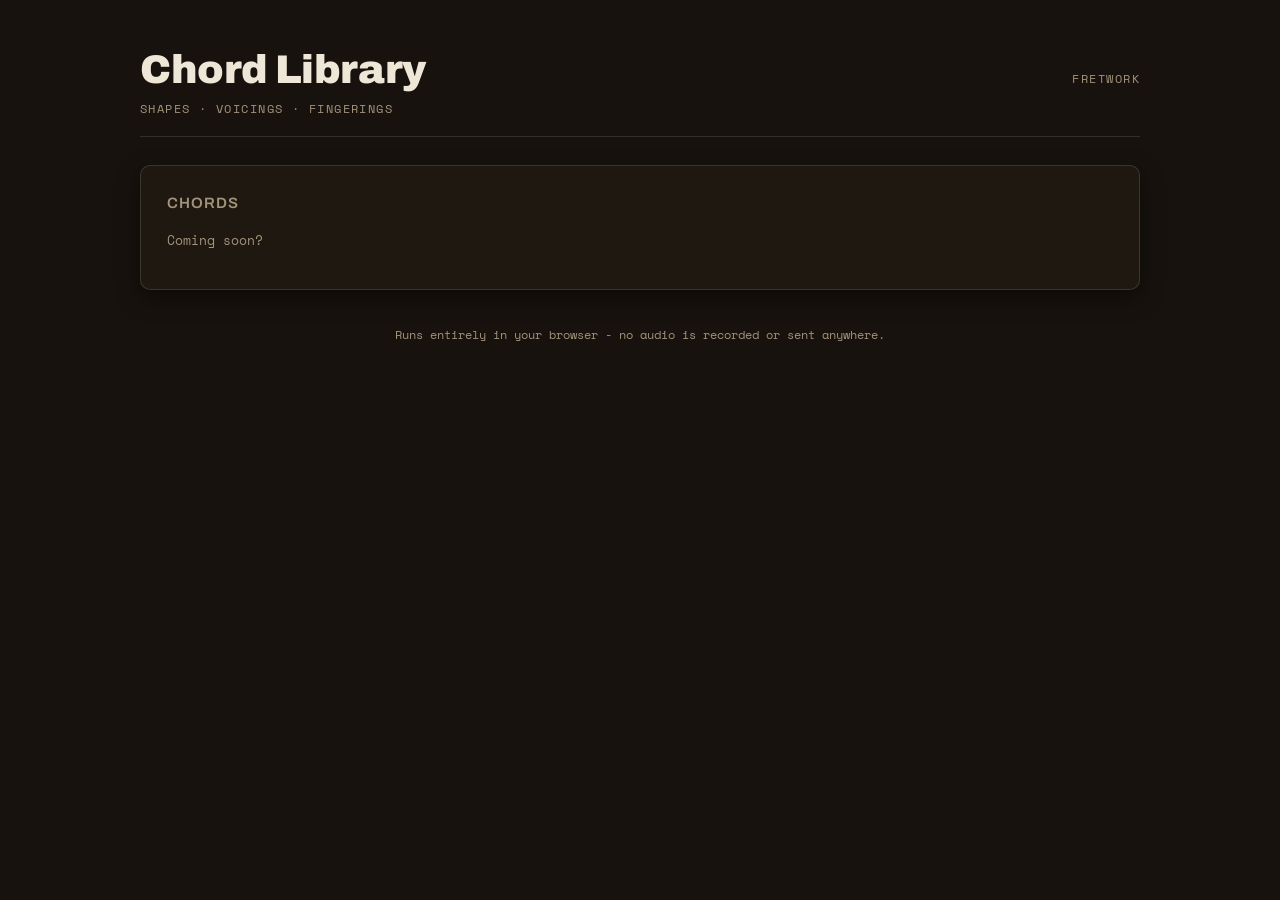
==== chords.html @ 2b0c6794 "Add pahe shells for circle of fifths and chords" ====
<!DOCTYPE html>
<html lang="en">
    <head>
        <meta charset="UTF-8"/>
        <meta name="viewport" content="width=device-width, initial-scale=1.0"/>

        <title>Chords - Fretwork</title>

        <link rel="preconnect" href="https://fonts.googleapis.com"/>
        <link rel="preconnect" href="https://fonts.gstatic.com" crossorigin/>
        <link href="https://fonts.googleapis.com/css2?family=Archivo:wght@400;500;600;800;900&family=Space+Mono:wght@400;700&display=swap" rel="stylesheet"/>
        <link rel="stylesheet" href="styles.css"/>
    </head>

    <body>
        <div class="page">
            <header class="badge">
                <div>
                    <h1>Chord Library</h1>
                    <div class="tagline">Shapes &middot; Voicings &middot; Fingerings</div>
                </div>
                <div class="tagline">Fretwork</div>
            </header>

            <section class="panel">
                <h2>Chords</h2>
                <p style="color: var(--text-muted); font-family: var(--font-mono); font-size: 13px;">
                    Coming soon?
                </p>
            </section>

            <footer class="hint">Runs entirely in your browser - no audio is recorded or sent anywhere.</footer>
        </div>
    </body>
</html>
---- styles.css ----
:root {
    --color-bg: #17120d;
    --color-surface: #1f1811;
    --color-surface-2: #261c13;

    --text: #eee6d6;
    --text-muted: #a4937b;

    --accent-root: #e8a84c;
    --accent-scale: #64b6a6;
    --accent-glow: #e2a33d;
    --accent-root-glow: rgba(232, 168, 76, 0.65);
    --accent-scale-glow: rgba(100, 182, 166, 0.5);

    --border: rgba(233, 226, 208, 0.14);
    --shadow: rgba(0, 0, 0, 0.45);

    --font-display: 'Archivo', system-ui, -apple-system, "Segoe UI", sans-serif;
    --font-body: 'Archivo', system-ui, -apple-system, "Segoe UI", sans-serif;
    --font-mono: 'Space Mono', ui-monospace, "SF Mono", "Cascadia Code", "Consolas", monospace;

    --wood-1: #4a3020;
    --wood-2: #2c1c12;
    --fret-wire: #cdc6b8;
    --nut: #eee7d6;
    --string: #e7e0cd;
    --inlay: #caa15a;
}

* {
    box-sizing: border-box;
}

body {
    margin: 0;
    background: var(--color-bg);
    color: var(--text);
    font-family: var(--font-body);
    line-height: 1.5;
    padding: clamp(16px, 4vw, 40px);
}

.page {
    max-width: 1000px;
    margin: 0 auto;
    display: flex;
    flex-direction: column;
    gap: 28px;
}

.panel {
    background: var(--color-surface);
    border: 1px solid var(--border);
    border-radius: 10px;
    padding: clamp(16px, 2.5vw, 26px);
    box-shadow: 0 8px 24px var(--shadow);
}

.panel h2{
    font-family: var(--font-display);
    font-size: 15px;
    font-weight: 600;
    letter-spacing: 0.06em;
    text-transform: uppercase;
    color: var(--text-muted);
    margin: 0 0 16px 0;
}

header.badge {
    display: flex;
    align-items: baseline;
    justify-content: space-between;
    gap: 16px;
    padding-bottom: 18px;
    border-bottom: 1px solid var(--border);
    flex-wrap: wrap;
}

header.badge h1 {
    font-family: var(--font-display);
    font-weight: 900;
    font-size: clamp(28px, 4vw, 40px);
    letter-spacing: -0.01em;
    margin: 0;
    text-wrap: balance;
}

header.badge .tagline {
    font-family: var(--font-mono);
    font-size: 12px;
    letter-spacing: 0.12em;
    text-transform: uppercase;
    color: var(--text-muted);
}

.controls-grid {
    display: grid;
    grid-template-columns: repeat(auto-fit, minmax(280px, 1fr));
    gap: 20px;
}

.field {
    display: flex;
    flex-direction: column;
    gap: 8px;
    margin-bottom: 16px;
}

.field:last-child {
    margin-bottom: 0;
}

.field label {
    font-family: var(--font-mono);
    font-size: 11px;
    letter-spacing: 0.1em;
    text-transform: uppercase;
    color: var(--text-muted);
}

.select-wrap {
    position: relative;
    display: inline-block;
}

.select-wrap::after {
    content: "";
    position: absolute;
    top: 50%;
    right: 13px;
    width: 7px;
    height: 7px;
    border-right: 2px solid var(--text-muted);
    border-bottom: 2px solid var(--text-muted);
    transform: translateY(-65%) rotate(45deg);
    pointer-events: none;
}

select:focus-visible, button:focus-visible, .chip:focus-visible {
    outline: 2px solid var(--accent-glow);
    outline-offset: 2px;
}

.root-picker {
    display: grid;
    grid-template-columns: repeat(12, 1fr);
    gap: 6px;
}

.chip {
    font-family: var(--font-mono);
    font-size: 13px;
    text-align: center;
    padding: 9px 0;
    border-radius: 6px;
    border: 1px solid var(--border);
    background: var(--color-surface-2);
    color: var(--text);
    cursor: pointer;
    transition: background 0.15s ease, color 0.15s ease, transform 0.1s ease;
}

.chip:hover:not([aria-pressed="true"]) {
    transform: translateY(-1px);
    border-color: var(--accent-root);
    color: var(--accent-root);
}

.chip[aria-pressed="true"] {
    background: var(--accent-root);
    border-color: var(--accent-root);
    color: #fff8ec;
}

select {
    font-family: var(--font-mono);
    font-size: 12.5px;
    color: var(--text);
    background: var(--color-surface-2);
    border: 1px solid var(--border);
    border-radius: 6px;
    padding: 9px 36px 9px 12px;
    width: 100%;
    appearance: none;
    cursor: pointer;
    transition: border-color 0.15s ease, background 0.15s ease;
}

select:hover {
    border-color: var(--accent-scale);
    background: var(--color-surface);
}

.segmented {
    display: inline-flex;
    border: 1px solid var(--border);
    border-radius: 6px;
    overflow: hidden;
    width: fit-content;
}

.segmented button {
    font-family: var(--font-mono);
    font-size: 12px;
    letter-spacing: 0.04em;
    padding: 8px 14px;
    background: var(--color-surface-2);
    color: var(--text-muted);
    border: none;
    border-right: 1px solid var(--border);
    cursor: pointer;
    transition: background 0.15s ease, color 0.15s ease;
}

.segmented button:last-child {
    border-right: none;
}

.segmented button:hover:not([aria-pressed="true"]) {
    background: var(--color-surface);
    color: var(--text);
}

.segmented button[aria-pressed="true"] {
    background: var(--accent-scale);
    color: #17120d;
}

.fretboard-wrap {
    overflow-x: auto;
    border-radius: 8px;
    border: 1px solid var(--border);
}

#fretboard {
    display: block;
    width: 100%;
    min-width: 820px;
    height: auto;
}

.note-dot {
    cursor: pointer;
    transform-origin: center;
    transform-box: fill-box;
    transition: transform 0.12s ease;
}

.note-dot:hover {
    transform: scale(1.12);
}

.note-dot:focus {
    outline: none;
}

.note-dot:focus-visible {
    outline: none;
}

.note-dot:focus-visible circle {
    stroke: var(--accent-glow);
    stroke-width: 3;
}

@keyframes pluck {
    0%   { transform: scale(1); }
    40%  { transform: scale(1.3); }
    100% { transform: scale(1); }
}

.note-dot.plucked {
    animation: pluck 0.28s ease;
}

.bpm-value {
    font-family: var(--font-mono);
    font-variant-numeric: tabular-nums;
    font-size: 56px;
    font-weight: 700;
    color: var(--accent-root);
    line-height: 1;
}

.bpm-label {
    font-family: var(--font-mono);
    font-size: 11px;
    letter-spacing: 0.1em;
    color: var(--text-muted);
}

.tempo-name {
    font-family: var(--font-display);
    font-style: italic;
    font-weight: 600;
    font-size: 15px;
    color: var(--accent-scale);
}

.step-btn {
  width: 28px;
  height: 28px;
  border-radius: 50%;
  border: 1px solid var(--border);
  background: var(--color-surface-2);
  color: var(--text);
  font-family: var(--font-mono);
  font-size: 15px;
  cursor: pointer;
  display: flex;
  align-items: center;
  justify-content: center;
  transition: transform 0.12s ease, border-color 0.12s ease, color 0.12s ease;
}

.step-btn:hover {
  border-color: var(--accent-root);
  color: var(--accent-root);
  transform: scale(1.1);
}

input[type="range"] {
  accent-color: var(--accent-glow, var(--accent-root));
  cursor: pointer;
}

.transport-buttons button, .tap-btn {
  font-family: var(--font-mono);
  font-size: 12px;
  letter-spacing: 0.08em;
  text-transform: uppercase;
  padding: 12px 18px;
  border-radius: 6px;
  border: 1px solid var(--border);
  background: var(--color-surface-2);
  color: var(--text);
  cursor: pointer;
  transition: border-color 0.12s ease, background 0.12s ease, color 0.12s ease;
}

.transport-buttons button:hover:not([aria-pressed="true"]), .tap-btn:hover {
  border-color: var(--accent-scale);
  color: var(--accent-scale);
}

.tap-btn:active, .transport-buttons button:active {
    transform: translateY(1px);
}

#playToggle[aria-pressed="true"] {
  background: var(--accent-root);
  border-color: var(--accent-root);
  color: #17120d;
}

.beat-leds {
  display: flex;
  justify-content: center;
  gap: 8px;
  margin: 12px 0;
}

.led {
  width: 16px;
  height: 16px;
  border-radius: 50%;
  background: var(--color-surface-2);
  border: 1px solid var(--border);
  transition: background 0.05s ease, box-shadow 0.05s ease;
}

.led.on {
    background: var(--accent-scale);
    box-shadow: 0 0 10px var(--accent-scale);
}

.metronome-body {
    display: flex;
    flex-wrap: wrap;
    gap: 28px;
    align-items: center;
    width: 100%;
}

.tempo-readout {
    display: flex;
    flex-direction: column;
    align-items: center;
    gap: 4px;
    flex: 2 1 280px;
}

.tempo-adjust {
    display: flex;
    align-items: center;
    gap: 10px;
    width: 100%;
}

.tempo-adjust input[type="range"] {
    flex: 1;
}

.transport {
    display: flex;
    flex-direction: column;
    gap: 12px;
    flex: 1 1 220px;
}

.transport-buttons {
    display: flex;
    gap: 10px;
}

.transport-buttons button {
    flex: 1;
    justify-content: center;
}

.meter-select {
    display: flex;
    flex-direction: column;
    gap: 8px;
    flex: 0 1 140px;
}

.meter-select label {
    font-family: var(--font-mono);
    font-size: 11px;
    letter-spacing: 0.1em;
    text-transform: uppercase;
    color: var(--text-muted);
}

.legend {
    display: flex;
    gap: 20px;
    margin-top: 16px;
    font-family: var(--font-mono);
    font-size: 12px;
    line-height: 1;
    color: var(--text-muted);
    flex-wrap: wrap;
}

.legend span {
    display: inline-flex;
    align-items: center;
    gap: 6px;
}

.swatch {
    width: 10px;
    height: 10px;
    border-radius: 50%;
    display: inline-block;
}

footer.hint {
    font-family: var(--font-mono);
    font-size: 12px;
    color: var(--text-muted);
    text-align: center;
    padding-top: 8px;
}
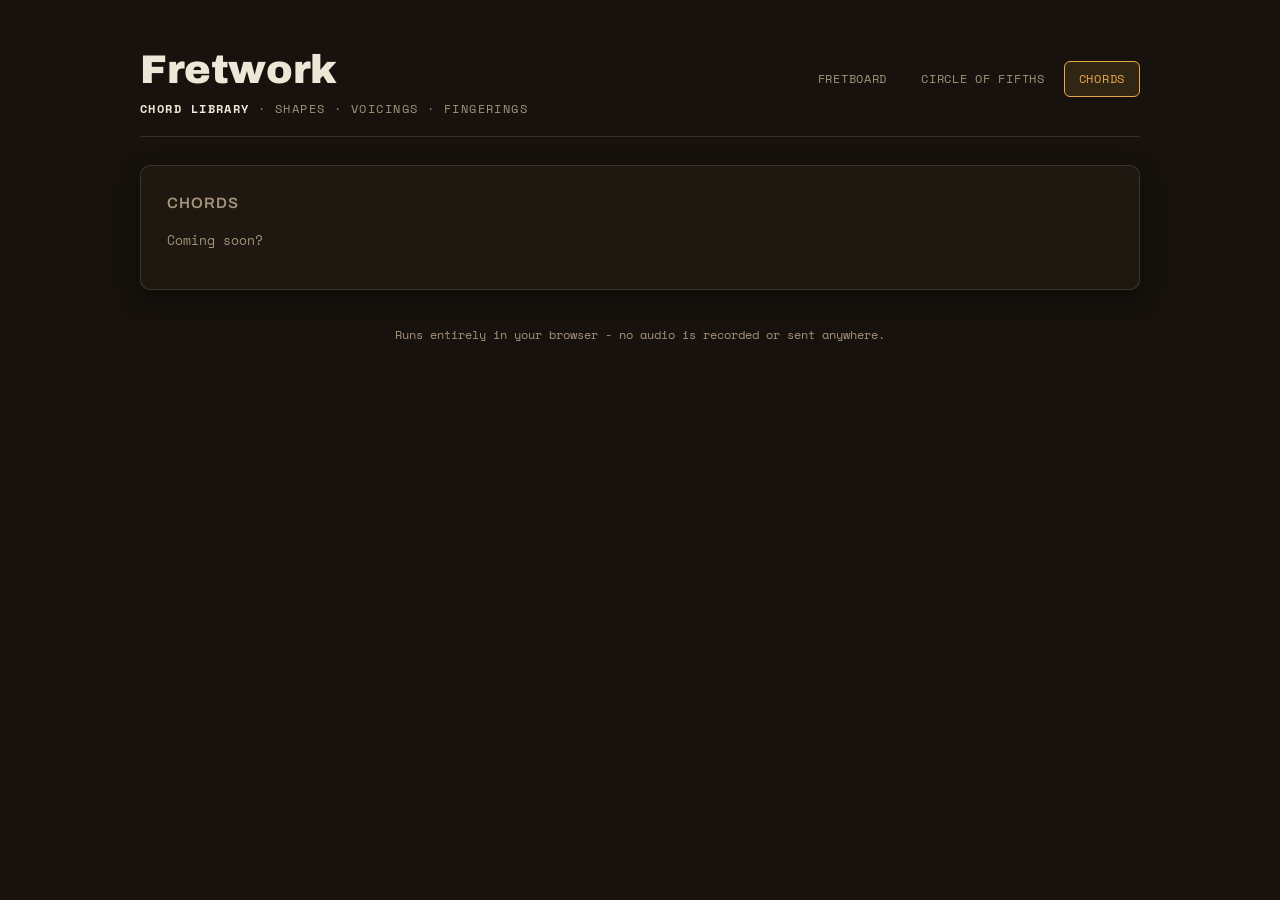
==== commit 6f26be5a: "Redesign nav bar and page headers" ====
--- a/chords.html
+++ b/chords.html
@@ -16,10 +16,14 @@
         <div class="page">
             <header class="badge">
                 <div>
-                    <h1>Chord Library</h1>
-                    <div class="tagline">Shapes &middot; Voicings &middot; Fingerings</div>
+                    <h1><a href="index.html" class="brand">Fretwork</a></h1>
+                    <div class="tagline"><strong>Chord Library</strong> &middot; Shapes &middot; Voicings &middot; Fingerings</div>
                 </div>
-                <div class="tagline">Fretwork</div>
+                <nav class="site-nav">
+                    <a href="index.html">Fretboard</a>
+                    <a href="circle-of-fifths.html">Circle of Fifths</a>
+                    <a href="chords.html"  aria-current="page">Chords</a>
+                </nav>
             </header>
 
             <section class="panel">
--- a/styles.css
+++ b/styles.css
@@ -48,6 +48,44 @@
     gap: 28px;
 }
 
+.site-nav {
+    display: flex;
+    gap: 4px;
+}
+
+.site-nav a {
+    font-family: var(--font-mono);
+    font-size: 12px;
+    letter-spacing: 0.06em;
+    text-transform: uppercase;
+    text-decoration: none;
+    color: var(--text-muted);
+    padding: 8px 14px;
+    border-radius: 6px;
+    border: 1px solid transparent;
+    transition: color 0.15s ease, border-color 0.15s ease, background 0.15s ease;
+}
+
+.site-nav a:hover {
+    color: var(--text);
+    border-color: var(--border);
+}
+
+.site-nav a[aria-current="page"] {
+    color: var(--accent-root);
+    border-color: var(--accent-root);
+    background: rgba(232, 168, 76, 0.12);
+}
+
+.brand {
+    color: inherit;
+    text-decoration: none;
+}
+
+.brand:hover {
+    color: var(--accent-root);
+}
+
 .panel {
     background: var(--color-surface);
     border: 1px solid var(--border);
@@ -91,6 +129,11 @@
     letter-spacing: 0.12em;
     text-transform: uppercase;
     color: var(--text-muted);
+}
+
+header.badge .tagline strong {
+    color: var(--text);
+    font-weight: 700;
 }
 
 .controls-grid {
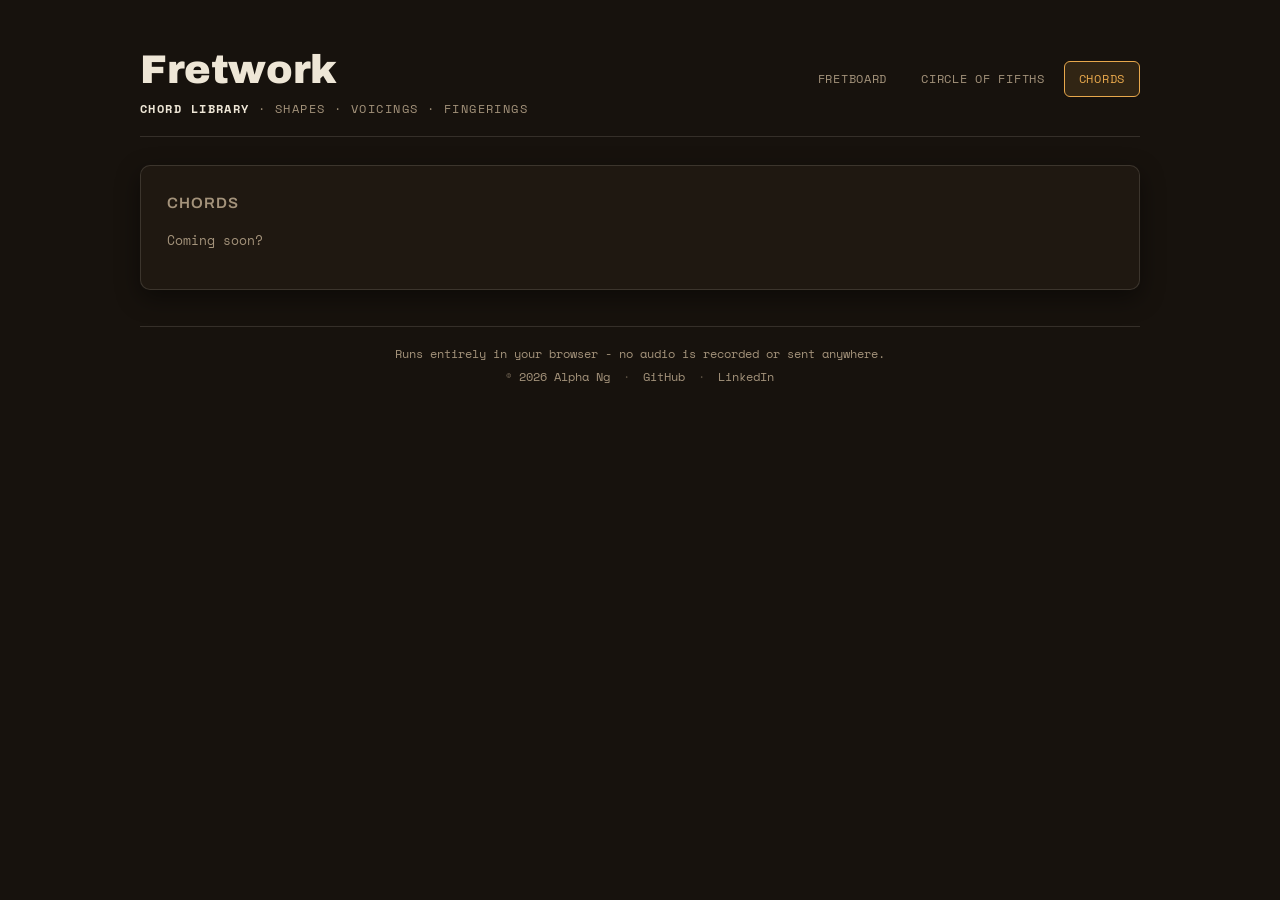
==== commit ba214f68: "Footer edit with attribution and links" ====
--- a/chords.html
+++ b/chords.html
@@ -33,7 +33,16 @@
                 </p>
             </section>
 
-            <footer class="hint">Runs entirely in your browser - no audio is recorded or sent anywhere.</footer>
+            <footer class="site-footer">
+                <p class="footer-note">Runs entirely in your browser - no audio is recorded or sent anywhere.</p>
+                <p class="footer-meta">
+                    <span class="copyright">©</span> 2026 Alpha Ng
+                    <span class="footer-sep">&middot;</span>
+                    <a href="https://github.com/alphatyngg/fretwork" target="_blank" rel="noopener">GitHub</a>
+                    <span class="footer-sep">&middot;</span>
+                    <a href="https://www.linkedin.com/in/alphatyngg" target="_blank" rel="noopener">LinkedIn</a>
+                </p>
+            </footer>
         </div>
     </body>
 </html>
--- a/styles.css
+++ b/styles.css
@@ -11,6 +11,7 @@
     --accent-glow: #e2a33d;
     --accent-root-glow: rgba(232, 168, 76, 0.65);
     --accent-scale-glow: rgba(100, 182, 166, 0.5);
+    --accent-dim: #6b5b7a;
 
     --border: rgba(233, 226, 208, 0.14);
     --shadow: rgba(0, 0, 0, 0.45);
@@ -500,10 +501,68 @@
     display: inline-block;
 }
 
-footer.hint {
-    font-family: var(--font-mono);
-    font-size: 12px;
-    color: var(--text-muted);
+.site-footer {
+    border-top: 1px solid var(--border);
+    padding-top: 18px;
+    margin-top: 8px;
+    display: flex;
+    flex-direction: column;
+    gap: 6px;
+    align-items: center;
     text-align: center;
-    padding-top: 8px;
-}
+}
+
+.footer-note {
+    font-family: var(--font-mono);
+    font-size: 11.5px;
+    color: var(--text-muted);
+    margin: 0;
+}
+
+.footer-meta {
+    font-family: var(--font-mono);
+    font-size: 11.5px;
+    color: var(--text-muted);
+    margin: 0;
+}
+
+.footer-meta a {
+    color: var(--text-muted);
+    text-decoration: none;
+    transition: color 0.15s ease;
+}
+
+.footer-meta a:hover {
+    color: var(--accent-root);
+}
+
+.footer-sep {
+    opacity: 0.5;
+    margin: 0 6px;
+}
+
+.copyright {
+    font-size: 0.8em;
+    opacity: 0.75;
+    vertical-align: 0.08em;
+}
+
+.wheel-wrap {
+    display: flex;
+    justify-content: center;
+    padding: 10px 0;
+}
+
+#chordWheel {
+    width: 100%;
+    max-width: 560px;
+    height: auto;
+}
+
+#chordWheel path {
+    transition: opacity 0.35s ease;
+}
+
+#chordWheel text {
+    transition: opacity 0.35s ease;
+}
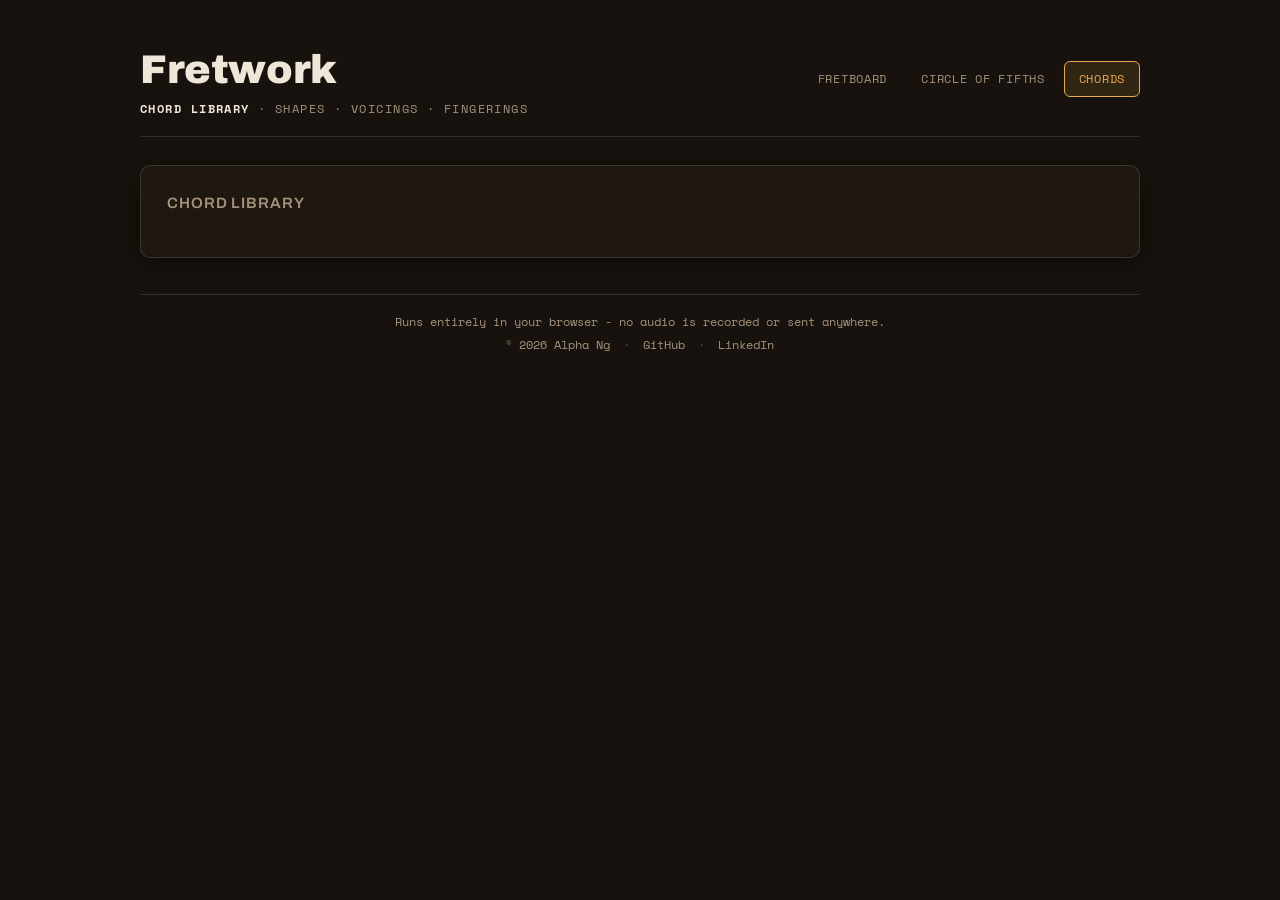
==== commit 94b34669: "Add chord shape data model" ====
--- a/chords.html
+++ b/chords.html
@@ -27,10 +27,8 @@
             </header>
 
             <section class="panel">
-                <h2>Chords</h2>
-                <p style="color: var(--text-muted); font-family: var(--font-mono); font-size: 13px;">
-                    Coming soon?
-                </p>
+                <h2>Chord Library</h2>
+                <div id="chordGrid"></div>
             </section>
 
             <footer class="site-footer">
@@ -44,5 +42,9 @@
                 </p>
             </footer>
         </div>
+
+        <script src="chords.js"></script>
+        <script defer src="/_vercel/insights/script.js"></script>
     </body>
+
 </html>
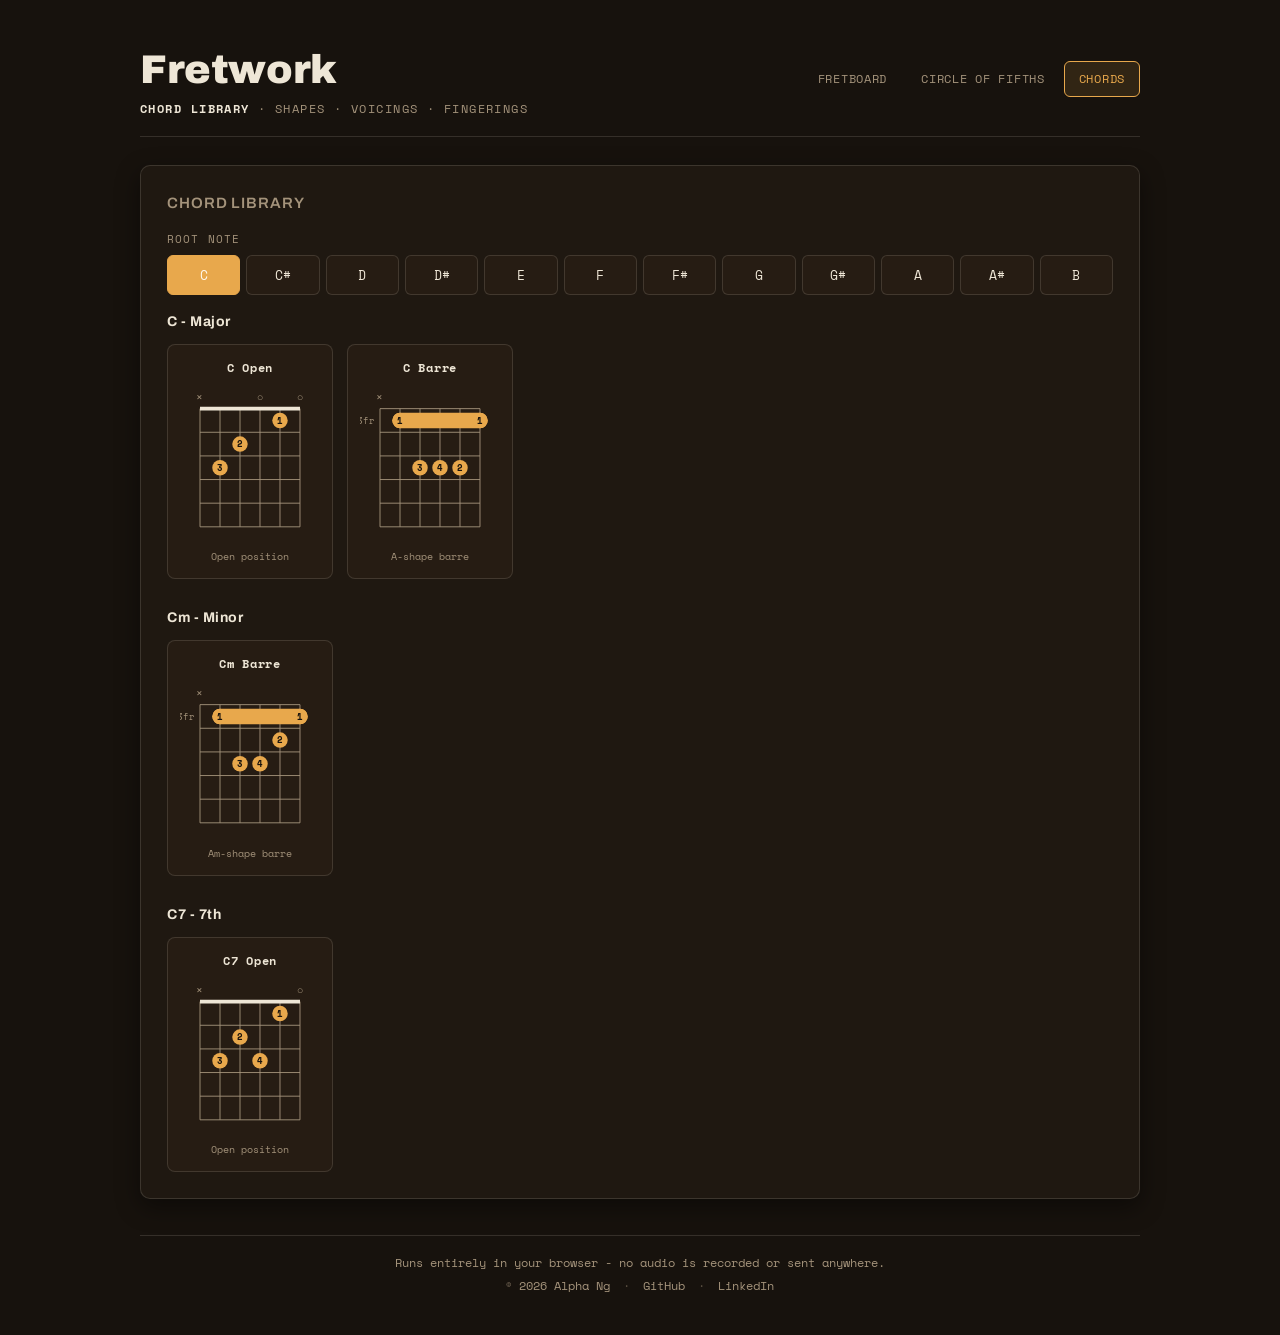
==== commit fe5ab353: "Add root picker to chord library" ====
--- a/chords.html
+++ b/chords.html
@@ -28,6 +28,25 @@
 
             <section class="panel">
                 <h2>Chord Library</h2>
+
+                <div class="field">
+                    <label>Root note</label>
+                    <div class="root-picker" id="chordRootPicker" role="group" aria-label="Chord root">
+                        <button class="chip" aria-pressed="true">C</button>
+                        <button class="chip" aria-pressed="false">C#</button>
+                        <button class="chip" aria-pressed="false">D</button>
+                        <button class="chip" aria-pressed="false">D#</button>
+                        <button class="chip" aria-pressed="false">E</button>
+                        <button class="chip" aria-pressed="false">F</button>
+                        <button class="chip" aria-pressed="false">F#</button>
+                        <button class="chip" aria-pressed="false">G</button>
+                        <button class="chip" aria-pressed="false">G#</button>
+                        <button class="chip" aria-pressed="false">A</button>
+                        <button class="chip" aria-pressed="false">A#</button>
+                        <button class="chip" aria-pressed="false">B</button>
+                    </div>
+                </div>
+                
                 <div id="chordGrid"></div>
             </section>
 
--- a/styles.css
+++ b/styles.css
@@ -565,4 +565,67 @@
 
 #chordWheel text {
     transition: opacity 0.35s ease;
-}+}
+
+.chord-diagram {
+    width: 140px;
+    height: auto;
+    display: block;
+}
+
+.chord-card {
+    display: flex;
+    flex-direction: column;
+    align-items: center;
+    gap: 8px;
+    padding: 14px 12px;
+    border: 1px solid var(--border);
+    border-radius: 8px;
+    background: var(--color-surface-2);
+    width: fit-content;
+}
+
+.chord-card-label {
+    font-family: var(--font-mono);
+    font-size: 12px;
+    font-weight: 700;
+    letter-spacing: 0.06em;
+    color: var(--text);
+}
+
+.chord-card-note {
+    font-family: var(--font-mono);
+    font-size: 10px;
+    color: var(--text-muted);
+    text-align: center;
+}
+
+.chord-row {
+    margin-bottom: 28px;
+}
+
+.chord-row:last-child {
+    margin-bottom: 0;
+}
+
+.chord-row-title {
+    font-family: var(--font-display);
+    font-size: 14px;
+    font-weight: 700;
+    letter-spacing: 0.04em;
+    color: var(--text);
+    margin: 0 0 12px 0;
+}
+
+.chord-cards {
+    display: flex;
+    gap: 14px;
+    flex-wrap: wrap;
+}
+
+.chord-empty {
+    font-family: var(--font-mono);
+    font-size: 13px;
+    color: var(--text-muted);
+    margin: 0;
+}
